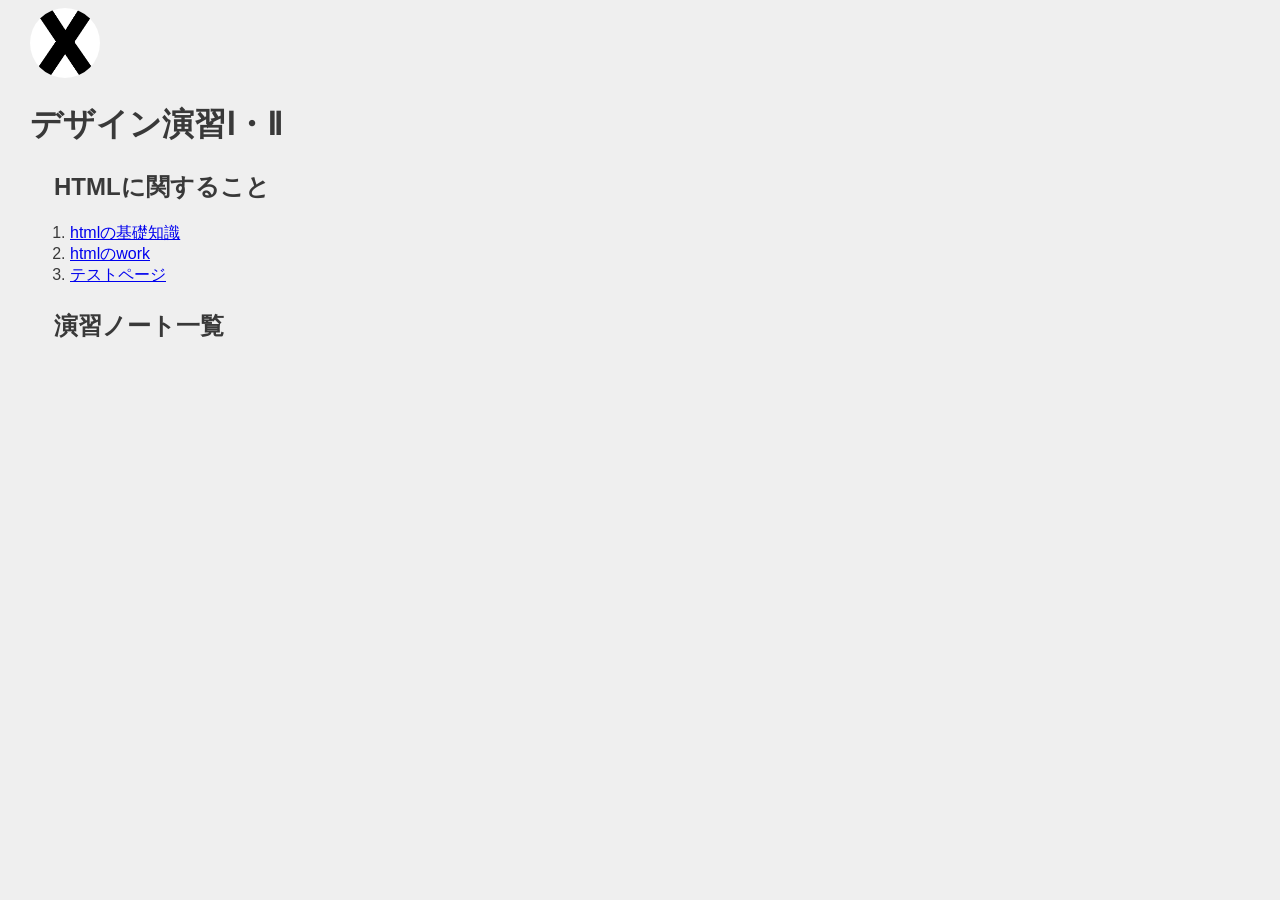
==== de12/index.html @ 8d27d217 "最初の更新" ====
<!DOCTYPE html>
<html lang="jp">
<head>
    <meta charset="UTF-8">
    <title>XBP_HPsample</title>
    <link rel="stylesheet" href="./css/style.css">
    <link rel="shortcut icon" href="./images/xbp.ico">
</head>
<body>
    <logotohome>
    <a href="../index.html"><img src="./images/0_XBlogo.png" alt=""></a>
    </logotohome>
    <h1>デザイン演習Ⅰ・Ⅱ</h1>
        <h2>HTMLに関すること</h2>
        <ol>
            <li><a href="./hp1.html" target="_blank">htmlの基礎知識</a></li>
            <li><a href="./hp2.html" target="_blank">htmlのwork</a></li>
            <li><a href="./test.html" target="_blank">テストページ</a></li>
        </ol>
        <h2>演習ノート一覧</h2>



    
<br>
<br>


</body>
</html>
---- de12/css/style.css ----
@charset "utf-8";
/* 冒頭でimport */
@import url('https://fonts.googleapis.com/css?family=Raleway:700&display=swap');
@import url('https://fonts.googleapis.com/css?family=M+PLUS+Rounded+1c:400,700&display=swap&subset=japanese');
/* フォントを指定したいところで */

logo img{
    border-radius: 50%;
    width: 150px;
    height: 150px;
    object-fit: cover; /* 画像のトリミング */
}

logotohome img{
    border-radius: 70%;
    width: 70px;
    height: 70px;
    object-fit: cover; /* 画像のトリミング */
}



/* ========== common ========== */
html, body {
	font-size: 16px;
	font-family: sans-serif;
	color: #393939;
    margin-left: 15px;
    margin-bottom: 40px;
	background: #efefef;
}
h1{
    text-indent: 0em;
}
h2{
    margin-left: 1em;
    margin-top: 1em;
}
h3{
    margin-left: 2em;
}
div{
    margin-top: 1em;
    margin-left: 3em;
}
p{
    margin-left: 3em;
}
span.blackback{
    text-indent: 3em;
    background: #393939;
    color: #efefef;
}
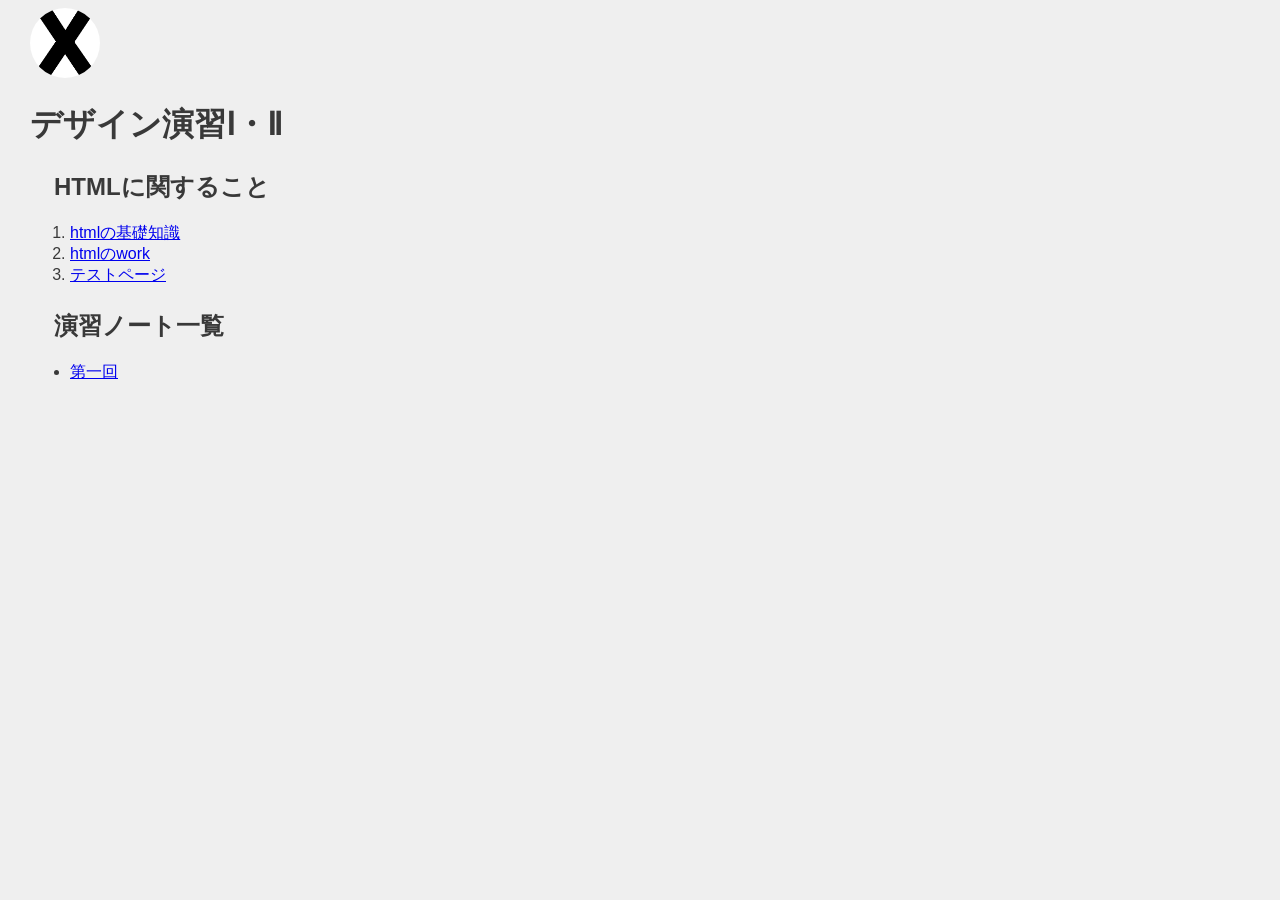
==== commit 8193da57: "HTMLを修正" ====
--- a/de12/index.html
+++ b/de12/index.html
@@ -18,6 +18,9 @@
             <li><a href="./test.html" target="_blank">テストページ</a></li>
         </ol>
         <h2>演習ノート一覧</h2>
+        <ul>
+                        <li><a href="./1.html">第一回</a></li>
+
 
 
 
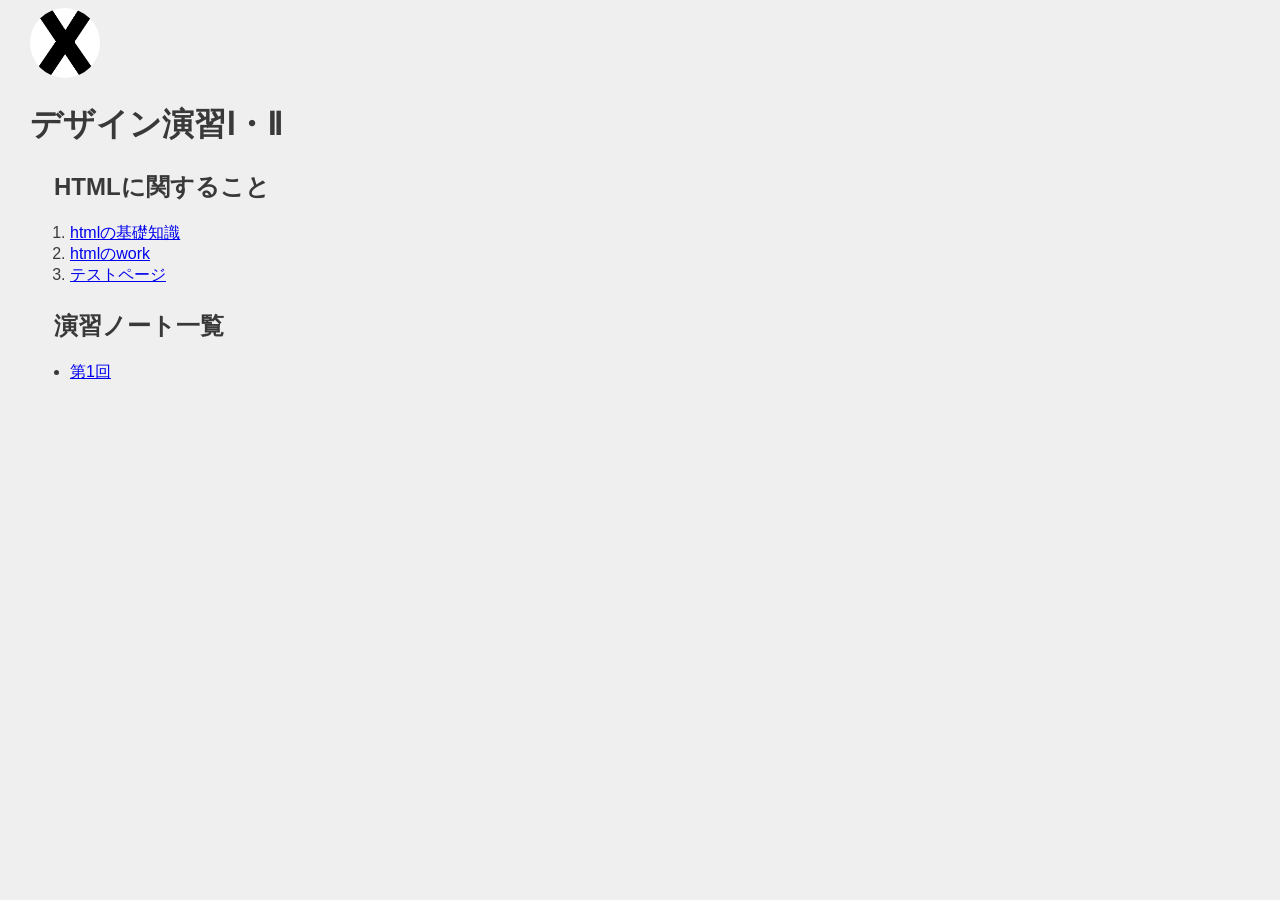
==== commit 257802ea: "HTMLを修正" ====
--- a/de12/index.html
+++ b/de12/index.html
@@ -19,7 +19,7 @@
         </ol>
         <h2>演習ノート一覧</h2>
         <ul>
-                        <li><a href="./1.html">第一回</a></li>
+                        <li><a href="./1.html">第1回</a><br></li>
 
 
 
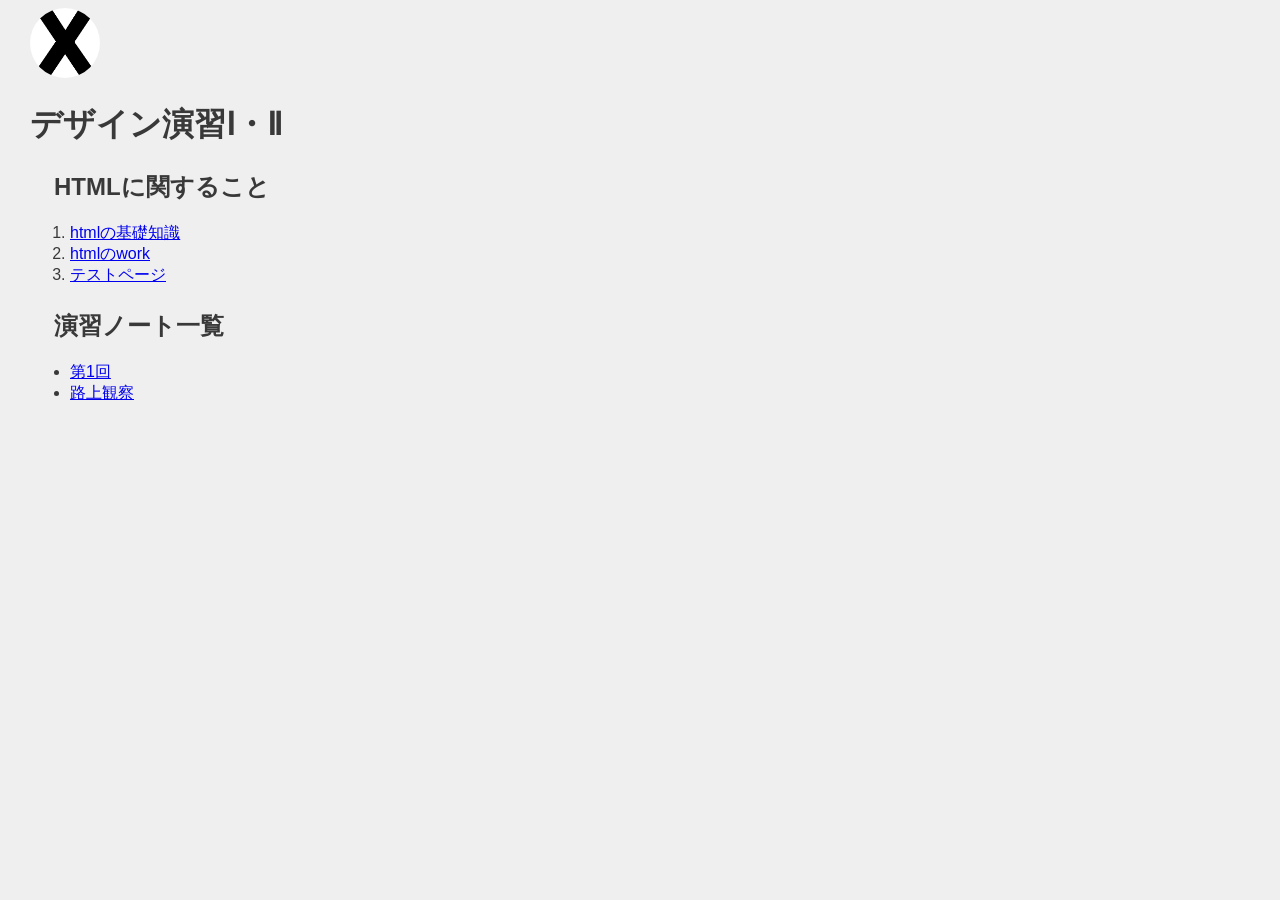
==== commit b1204c86: "HTMLを修正" ====
--- a/de12/index.html
+++ b/de12/index.html
@@ -20,6 +20,7 @@
         <h2>演習ノート一覧</h2>
         <ul>
                         <li><a href="./1.html">第1回</a><br></li>
+                        <li><a href="./2.html">路上観察</a><br></li>
 
 
 
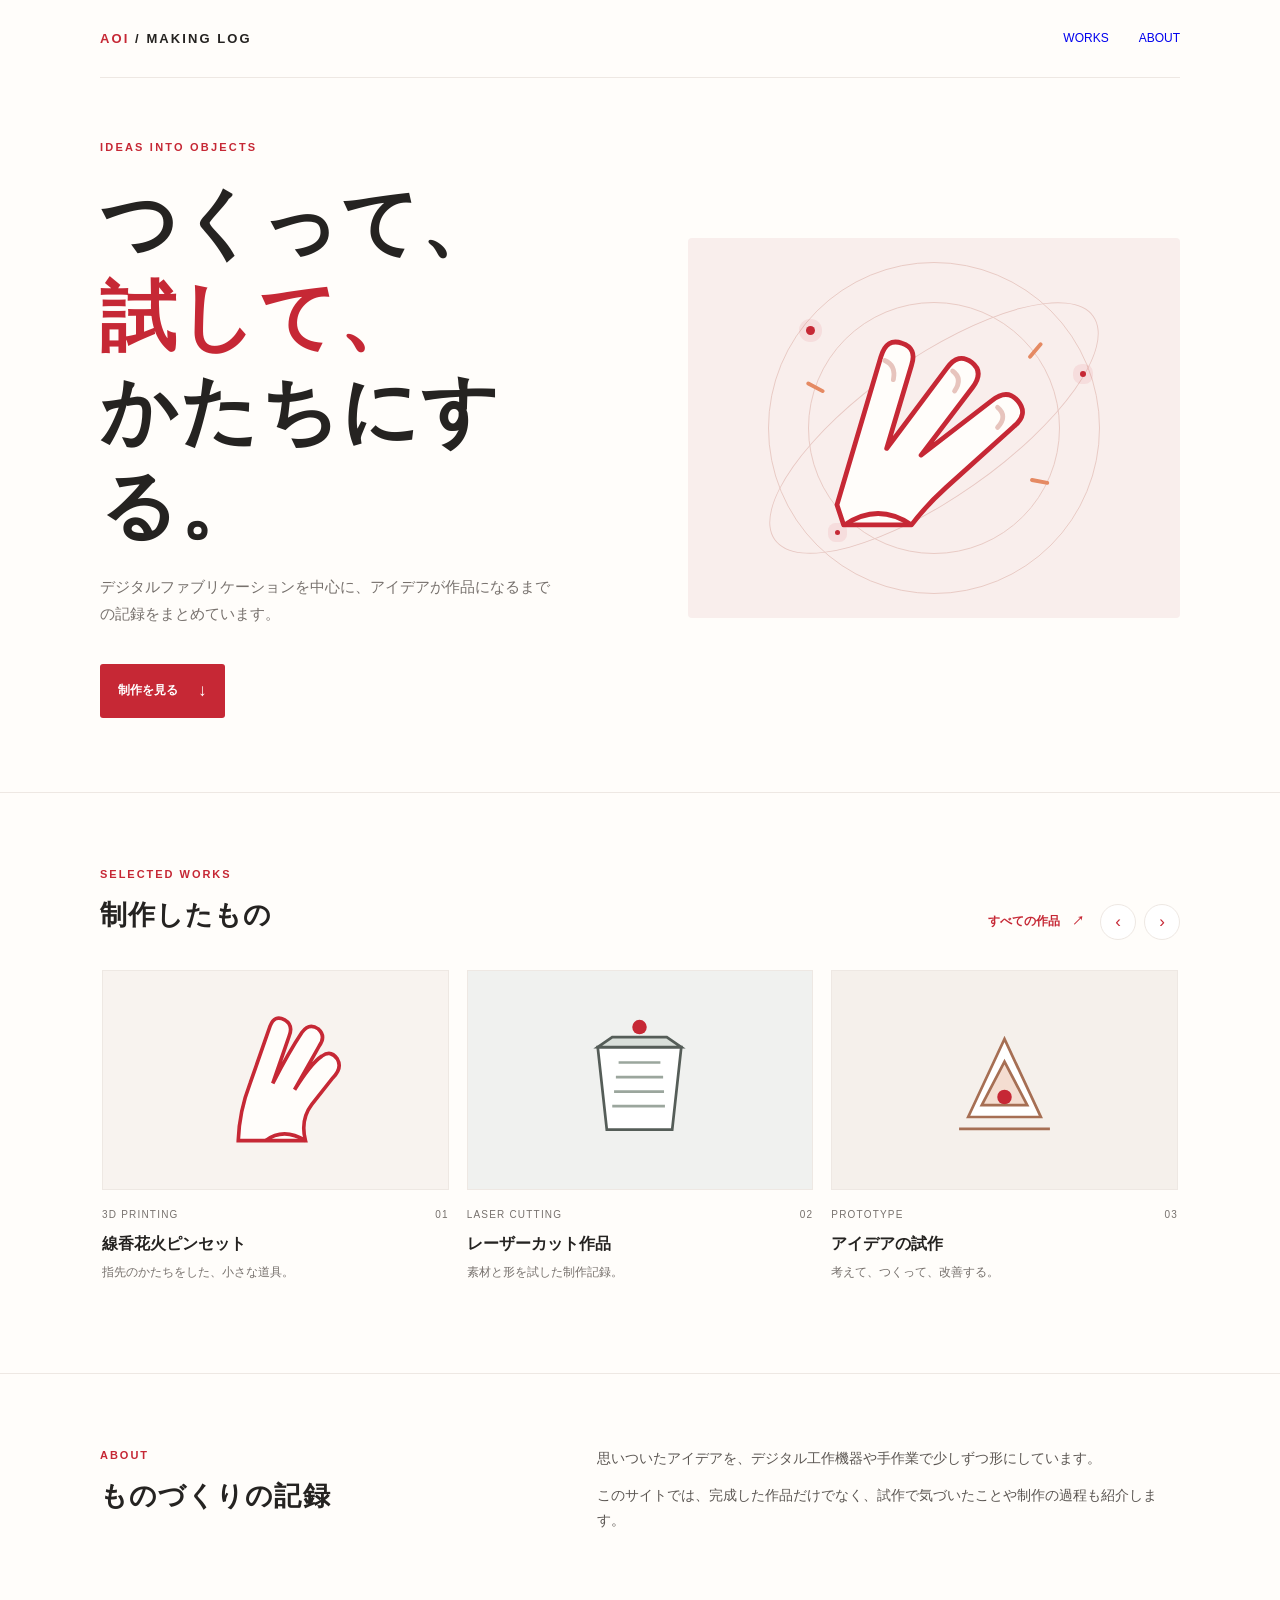
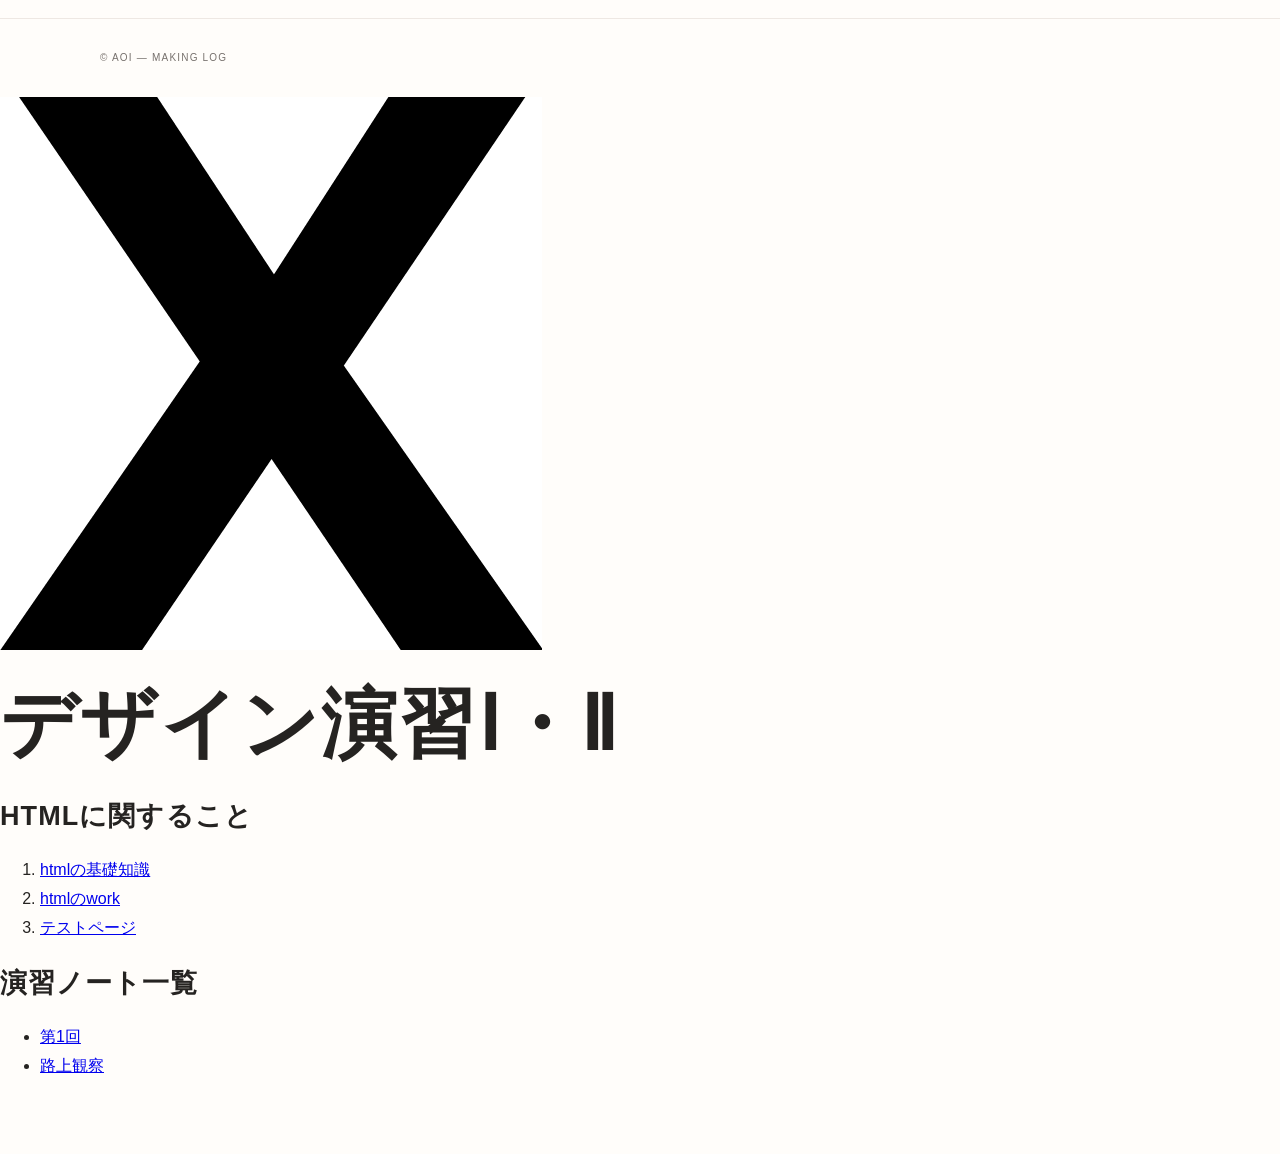
==== commit 6fa42d06: "xhomepage①" ====
--- a/de12/index.html
+++ b/de12/index.html
@@ -3,8 +3,588 @@
 <head>
     <meta charset="UTF-8">
     <title>XBP_HPsample</title>
-    <link rel="stylesheet" href="./css/style.css">
-    <link rel="shortcut icon" href="./images/xbp.ico">
+    <!doctype html>
+<html lang="ja">
+<head>
+  <meta charset="utf-8">
+  <meta name="viewport" content="width=device-width, initial-scale=1">
+  <meta name="description" content="アイデアを試して、手を動かして、かたちにする。制作記録と作品をまとめたポートフォリオ。">
+  <title>AOI — 制作ポートフォリオ</title>
+  <style>
+    :root {
+      --red: #c62835;
+      --red-dark: #8f1725;
+      --ink: #252321;
+      --muted: #77716d;
+      --paper: #fffdfa;
+      --line: #eee8e3;
+      --pink: #f9eeec;
+    }
+
+    * {
+      box-sizing: border-box;
+    }
+
+    html {
+      scroll-behavior: smooth;
+    }
+
+    body {
+      margin: 0;
+      color: var(--ink);
+      background: var(--paper);
+      font-family: "Helvetica Neue", Arial, "Hiragino Kaku Gothic ProN",
+        "Noto Sans JP", sans-serif;
+      line-height: 1.8;
+    }
+
+    .wrap {
+      width: min(1080px, calc(100% - 48px));
+      margin: auto;
+    }
+
+    header {
+      height: 78px;
+      display: flex;
+      align-items: center;
+      justify-content: space-between;
+      border-bottom: 1px solid var(--line);
+    }
+
+    .brand {
+      color: var(--ink);
+      font-size: 13px;
+      font-weight: 800;
+      letter-spacing: 0.16em;
+      text-decoration: none;
+    }
+
+    .brand b {
+      color: var(--red);
+    }
+
+    nav {
+      display: flex;
+      gap: 30px;
+      color: var(--muted);
+      font-size: 12px;
+    }
+
+    nav a {
+      text-decoration: none;
+      transition: color 0.2s;
+    }
+
+    nav a:hover {
+      color: var(--red);
+    }
+
+    .hero {
+      min-height: 570px;
+      display: grid;
+      grid-template-columns: 1.04fr 0.96fr;
+      align-items: center;
+      gap: 5%;
+      padding: 60px 0 74px;
+    }
+
+    .eyebrow {
+      color: var(--red);
+      font-size: 11px;
+      font-weight: 700;
+      letter-spacing: 0.2em;
+    }
+
+    h1 {
+      margin: 18px 0 20px;
+      font-size: clamp(44px, 6vw, 76px);
+      line-height: 1.24;
+      letter-spacing: 0.03em;
+    }
+
+    h1 span {
+      color: var(--red);
+    }
+
+    .hero p {
+      max-width: 450px;
+      color: var(--muted);
+      font-size: 15px;
+    }
+
+    .cta {
+      display: inline-flex;
+      align-items: center;
+      gap: 20px;
+      margin-top: 22px;
+      padding: 12px 18px;
+      border-radius: 3px;
+      color: white;
+      background: var(--red);
+      font-size: 12px;
+      font-weight: 700;
+      text-decoration: none;
+      transition: 0.2s;
+    }
+
+    .cta:hover {
+      background: var(--red-dark);
+      transform: translateY(-2px);
+    }
+
+    .cta span {
+      font-size: 17px;
+    }
+
+    .hero-visual {
+      min-height: 380px;
+      position: relative;
+      display: grid;
+      place-items: center;
+      overflow: hidden;
+      border-radius: 4px;
+      background: var(--pink);
+    }
+
+    .hero-visual::before,
+    .hero-visual::after {
+      content: "";
+      position: absolute;
+      border: 1px solid #e9cbc5;
+      border-radius: 50%;
+    }
+
+    .hero-visual::before {
+      width: 330px;
+      height: 330px;
+    }
+
+    .hero-visual::after {
+      width: 250px;
+      height: 250px;
+    }
+
+    .orbit {
+      position: absolute;
+      width: 390px;
+      height: 140px;
+      border: 1px solid #e8c9c4;
+      border-radius: 50%;
+      transform: rotate(-35deg);
+    }
+
+    .hero-visual svg {
+      z-index: 1;
+      width: 66%;
+      max-width: 330px;
+    }
+
+    .spark {
+      position: absolute;
+      z-index: 2;
+      width: 9px;
+      height: 9px;
+      border-radius: 50%;
+      background: var(--red);
+      box-shadow: 0 0 0 7px #c6283515;
+    }
+
+    .spark.one {
+      top: 23%;
+      left: 24%;
+    }
+
+    .spark.two {
+      right: 19%;
+      top: 35%;
+      width: 6px;
+      height: 6px;
+    }
+
+    .spark.three {
+      bottom: 22%;
+      left: 30%;
+      width: 5px;
+      height: 5px;
+    }
+
+    section {
+      padding: 72px 0;
+      border-top: 1px solid var(--line);
+    }
+
+    .section-top {
+      display: flex;
+      align-items: flex-end;
+      justify-content: space-between;
+      gap: 20px;
+      margin-bottom: 28px;
+    }
+
+    .label {
+      color: var(--red);
+      font-size: 11px;
+      font-weight: 700;
+      letter-spacing: 0.18em;
+    }
+
+    h2 {
+      margin: 6px 0 0;
+      font-size: 27px;
+      letter-spacing: 0.04em;
+    }
+
+    .section-actions {
+      display: flex;
+      align-items: center;
+      gap: 16px;
+    }
+
+    .all-link {
+      color: var(--red);
+      font-size: 12px;
+      font-weight: 700;
+      text-decoration: none;
+    }
+
+    .all-link:hover {
+      text-decoration: underline;
+      text-underline-offset: 4px;
+    }
+
+    .slider-buttons {
+      display: flex;
+      gap: 8px;
+    }
+
+    .slider-button {
+      width: 36px;
+      height: 36px;
+      display: grid;
+      place-items: center;
+      border: 1px solid var(--line);
+      border-radius: 50%;
+      color: var(--red);
+      background: white;
+      cursor: pointer;
+      font-size: 17px;
+      transition: 0.2s;
+    }
+
+    .slider-button:hover {
+      color: white;
+      border-color: var(--red);
+      background: var(--red);
+    }
+
+    /* 作品カードを横に並べて、左右にスクロールできるようにする */
+    .projects {
+      display: flex;
+      gap: 18px;
+      overflow-x: auto;
+      padding: 2px 2px 18px;
+      scroll-snap-type: x mandatory;
+      scroll-behavior: smooth;
+      scrollbar-width: thin;
+      scrollbar-color: #d9a3a0 #f4efeb;
+    }
+
+    .project {
+      flex: 0 0 calc((100% - 36px) / 3);
+      min-width: 0;
+      color: inherit;
+      text-decoration: none;
+      scroll-snap-align: start;
+    }
+
+    .project-image {
+      height: 220px;
+      display: grid;
+      place-items: center;
+      overflow: hidden;
+      border: 1px solid var(--line);
+      background: #f8f3ef;
+      transition: transform 0.25s, box-shadow 0.25s;
+    }
+
+    .project:hover .project-image {
+      transform: translateY(-4px);
+      box-shadow: 0 12px 28px #38252212;
+    }
+
+    .project-image svg {
+      width: 56%;
+      height: 75%;
+    }
+
+    .project:nth-child(2) .project-image {
+      background: #f0f1ef;
+    }
+
+    .project:nth-child(3) .project-image {
+      background: #f5f0eb;
+    }
+
+    .project-meta {
+      display: flex;
+      justify-content: space-between;
+      margin-top: 16px;
+      color: var(--muted);
+      font-size: 10px;
+      letter-spacing: 0.12em;
+    }
+
+    .project h3 {
+      margin: 6px 0 3px;
+      font-size: 16px;
+    }
+
+    .project p {
+      margin: 0;
+      color: var(--muted);
+      font-size: 12px;
+    }
+
+    .about {
+      display: grid;
+      grid-template-columns: 0.8fr 1.2fr;
+      gap: 10%;
+      align-items: start;
+    }
+
+    .about-copy {
+      color: #5c5753;
+      font-size: 14px;
+    }
+
+    .about-copy p {
+      margin: 0 0 12px;
+    }
+
+    .about-mark {
+      min-height: 190px;
+      display: flex;
+      align-items: center;
+      justify-content: center;
+      border-left: 3px solid var(--red);
+      background: #fbf6f2;
+      color: #9e8a83;
+      font-size: 13px;
+      letter-spacing: 0.14em;
+    }
+
+    footer {
+      padding: 30px 0;
+      border-top: 1px solid var(--line);
+      color: var(--muted);
+      font-size: 10px;
+      letter-spacing: 0.12em;
+    }
+
+    @media (max-width: 720px) {
+      .wrap {
+        width: min(100% - 36px, 540px);
+      }
+
+      header {
+        height: 66px;
+      }
+
+      nav {
+        gap: 16px;
+        font-size: 10px;
+      }
+
+      .hero {
+        grid-template-columns: 1fr;
+        gap: 34px;
+        padding: 48px 0 58px;
+      }
+
+      .hero-visual {
+        min-height: 300px;
+      }
+
+      .project {
+        flex-basis: calc((100% - 14px) / 2);
+      }
+
+      .project-image {
+        height: 180px;
+      }
+
+      section {
+        padding: 54px 0;
+      }
+
+      .about {
+        grid-template-columns: 1fr;
+        gap: 18px;
+      }
+
+      .about-mark {
+        min-height: 120px;
+      }
+    }
+
+    @media (max-width: 460px) {
+      nav {
+        gap: 10px;
+      }
+
+      .project {
+        flex-basis: 84%;
+      }
+
+      .project-image {
+        height: 230px;
+      }
+
+      .section-top {
+        align-items: flex-start;
+      }
+    }
+  </style>
+</head>
+
+<body>
+  <header class="wrap">
+    <a class="brand" href="#top"><b>AOI</b> / MAKING LOG</a>
+    <nav>
+      <a href="#works">WORKS</a>
+      <a href="#about">ABOUT</a>
+    </nav>
+  </header>
+
+  <main id="top">
+    <div class="wrap hero">
+      <div>
+        <div class="eyebrow">IDEAS INTO OBJECTS</div>
+        <h1>つくって、<br><span>試して、</span><br>かたちにする。</h1>
+        <p>デジタルファブリケーションを中心に、アイデアが作品になるまでの記録をまとめています。</p>
+        <a class="cta" href="#works">制作を見る <span>↓</span></a>
+      </div>
+
+      <div class="hero-visual" aria-label="制作をイメージした抽象的なイラスト">
+        <div class="orbit"></div>
+        <i class="spark one"></i>
+        <i class="spark two"></i>
+        <i class="spark three"></i>
+
+        <svg viewBox="0 0 340 300" aria-hidden="true">
+          <path d="M69 230 L115 75 Q121 55 137 61 Q153 66 147 84 L121 171 L184 87 Q196 70 210 81 Q223 91 211 107 L157 178 L231 121 Q247 108 258 121 Q270 135 254 148 L183 212 Q162 231 147 251 L76 251Z"
+            fill="#fffdfa" stroke="#c62835" stroke-width="5" stroke-linejoin="round"/>
+          <path d="M77 251 Q112 227 147 251" fill="none" stroke="#c62835" stroke-width="5"/>
+          <path d="M119 79 Q131 84 128 99 M190 90 Q201 98 192 111 M237 128 Q248 137 237 149"
+            fill="none" stroke="#e7c4bd" stroke-width="5" stroke-linecap="round"/>
+          <path d="M54 111 l-15 -8 M271 75 l11 -13 M273 204 l16 3"
+            stroke="#e58a63" stroke-width="4" stroke-linecap="round"/>
+        </svg>
+      </div>
+    </div>
+
+    <section id="works">
+      <div class="wrap">
+        <div class="section-top">
+          <div>
+            <div class="label">SELECTED WORKS</div>
+            <h2>制作したもの</h2>
+          </div>
+
+          <div class="section-actions">
+            <a class="all-link" href="#works">すべての作品　↗</a>
+            <div class="slider-buttons">
+              <button class="slider-button" type="button" aria-label="前の作品" data-slide="-1">‹</button>
+              <button class="slider-button" type="button" aria-label="次の作品" data-slide="1">›</button>
+            </div>
+          </div>
+        </div>
+
+        <div class="projects" id="project-slider" tabindex="0"
+          aria-label="制作したもの。左右にスクロールできます">
+
+          <a class="project" href="red-tweezer-design.html">
+            <div class="project-image">
+              <svg viewBox="0 0 180 180" aria-hidden="true">
+                <path d="M49 157 Q50 125 62 94 L84 31 Q89 18 100 24 Q110 30 105 42 L87 94 Q105 59 119 38 Q127 27 137 34 Q146 42 138 53 L111 101 Q129 72 141 64 Q151 57 158 67 Q164 77 153 88 L130 117 Q117 134 123 157Z"
+                  fill="#fffdfa" stroke="#c62835" stroke-width="4"/>
+                <path d="M79 157 Q99 142 123 157" fill="none" stroke="#c62835" stroke-width="4"/>
+              </svg>
+            </div>
+            <div class="project-meta"><span>3D PRINTING</span><span>01</span></div>
+            <h3>線香花火ピンセット</h3>
+            <p>指先のかたちをした、小さな道具。</p>
+          </a>
+
+          <a class="project" href="#works">
+            <div class="project-image">
+              <svg viewBox="0 0 180 180" aria-hidden="true">
+                <path d="M44 54 L136 54 L126 145 L54 145Z" fill="#fff" stroke="#555d58" stroke-width="3"/>
+                <path d="M60 43 L120 43 L136 54 L44 54Z" fill="#d9dfda" stroke="#555d58" stroke-width="3"/>
+                <path d="M67 71h46M64 87h52M62 103h55M60 119h58" stroke="#9ba69d" stroke-width="3"/>
+                <circle cx="90" cy="32" r="8" fill="#c62835"/>
+              </svg>
+            </div>
+            <div class="project-meta"><span>LASER CUTTING</span><span>02</span></div>
+            <h3>レーザーカット作品</h3>
+            <p>素材と形を試した制作記録。</p>
+          </a>
+
+          <a class="project" href="#works">
+            <div class="project-image">
+              <svg viewBox="0 0 180 180" aria-hidden="true">
+                <path d="M50 131 L90 45 L130 131Z" fill="#fff" stroke="#a66f54" stroke-width="3"/>
+                <path d="M65 118 L90 70 L115 118Z" fill="#f4ddd1" stroke="#a66f54" stroke-width="3"/>
+                <circle cx="90" cy="109" r="8" fill="#c62835"/>
+                <path d="M40 144h100" stroke="#a66f54" stroke-width="3"/>
+              </svg>
+            </div>
+            <div class="project-meta"><span>PROTOTYPE</span><span>03</span></div>
+            <h3>アイデアの試作</h3>
+            <p>考えて、つくって、改善する。</p>
+          </a>
+        </div>
+      </div>
+    </section>
+
+    <section id="about">
+      <div class="wrap about">
+        <div>
+          <div class="label">ABOUT</div>
+          <h2>ものづくりの記録</h2>
+        </div>
+        <div class="about-copy">
+          <p>思いついたアイデアを、デジタル工作機器や手作業で少しずつ形にしています。</p>
+          <p>このサイトでは、完成した作品だけでなく、試作で気づいたことや制作の過程も紹介します。</p>
+        </div>
+      </div>
+    </section>
+  </main>
+
+  <footer>
+    <div class="wrap">© AOI — MAKING LOG</div>
+  </footer>
+
+  <script>
+    const slider = document.querySelector("#project-slider");
+
+    document.querySelectorAll("[data-slide]").forEach((button) => {
+      button.addEventListener("click", () => {
+        const card = slider.querySelector(".project");
+        const gap = 18;
+
+        slider.scrollBy({
+          left:
+            (card.getBoundingClientRect().width + gap) *
+            Number(button.dataset.slide),
+          behavior: "smooth"
+        });
+      });
+    });
+  </script>
+</body>
+</html>
+    
 </head>
 <body>
     <logotohome>
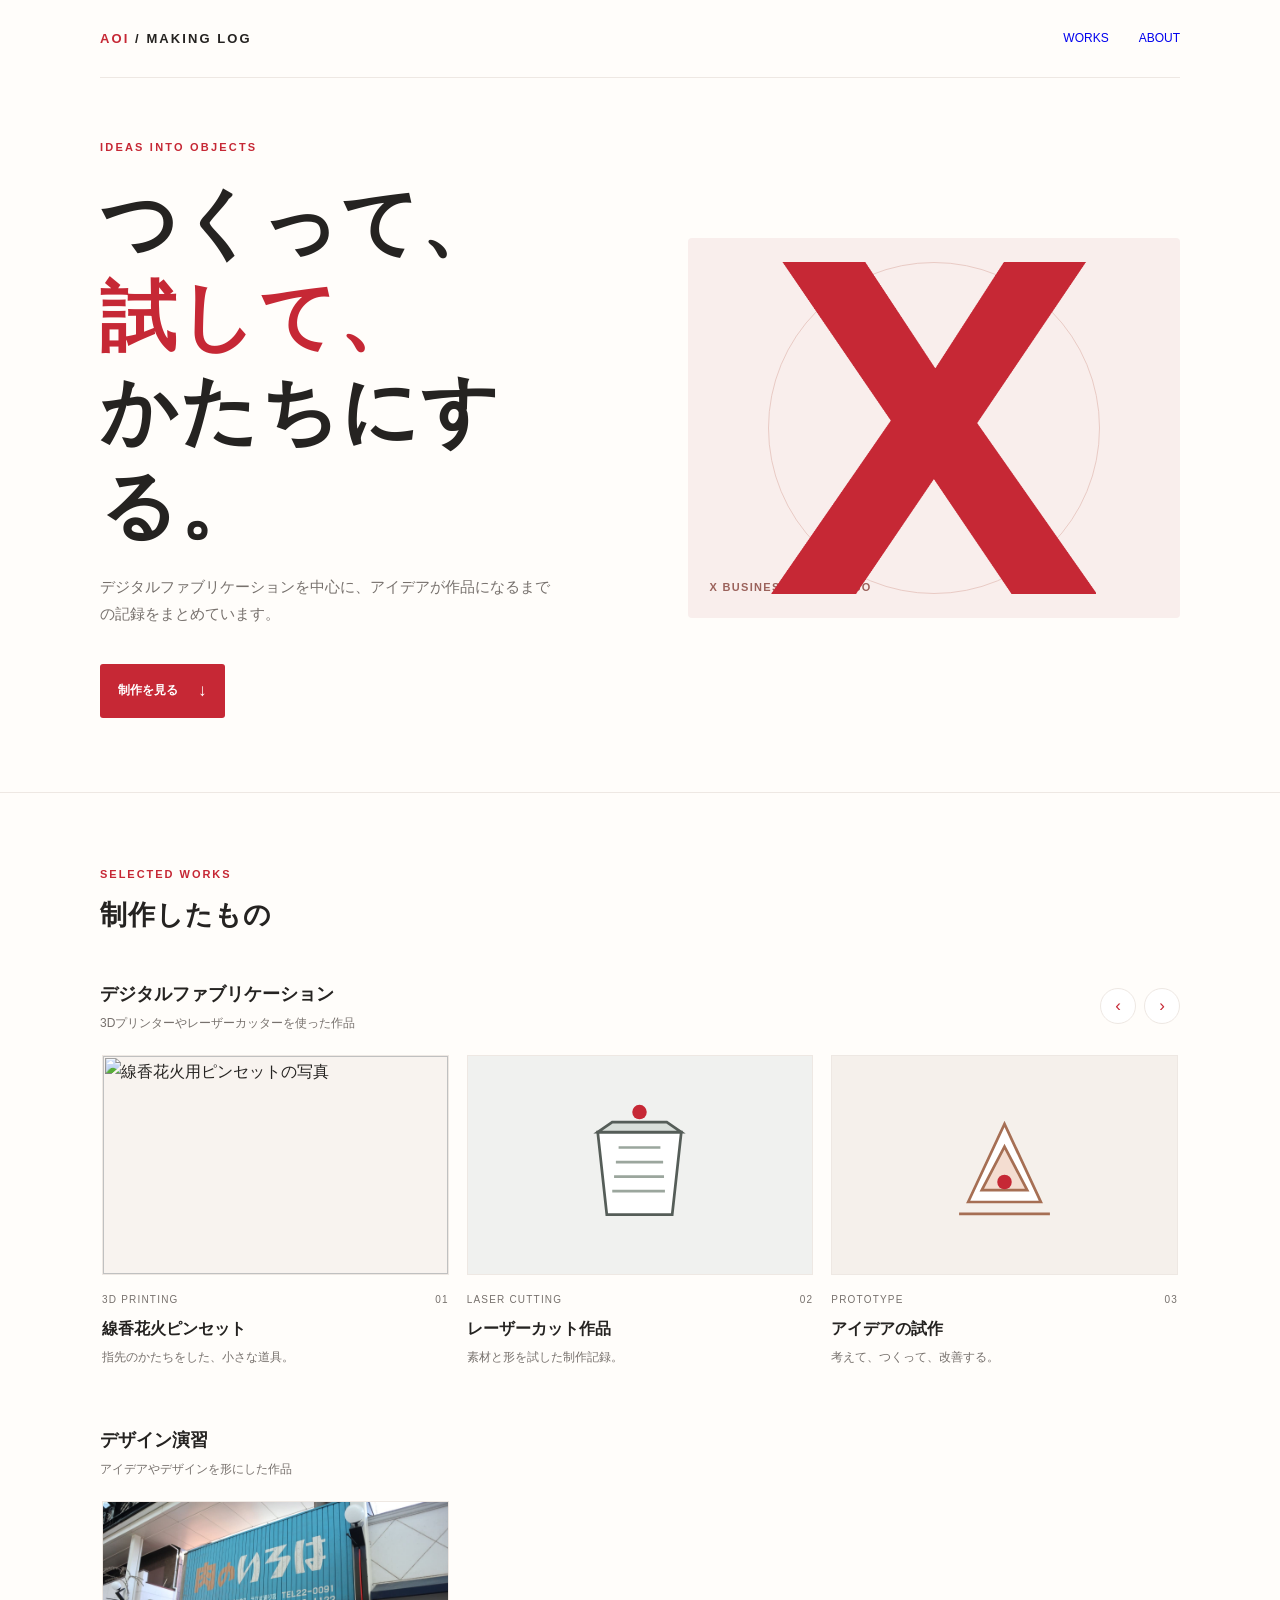
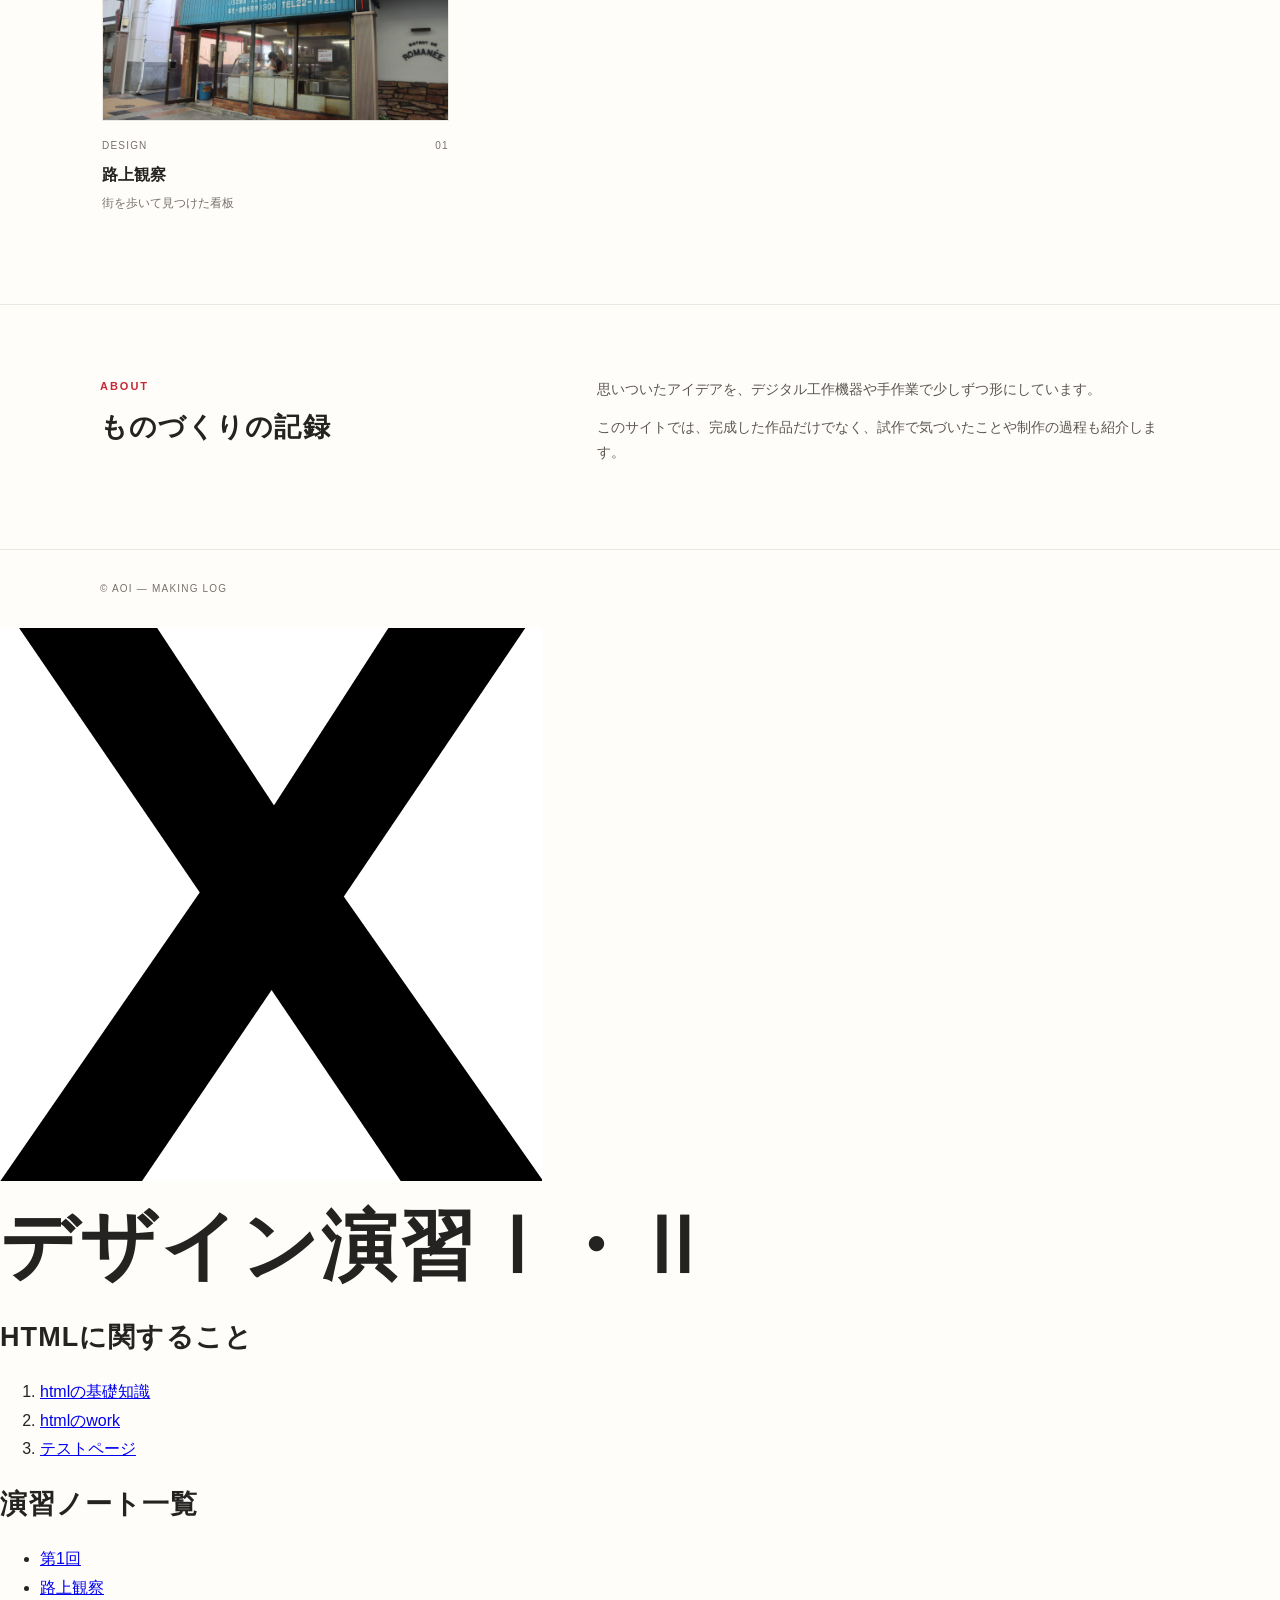
==== commit 9c2d4c53: "修正④" ====
--- a/de12/index.html
+++ b/de12/index.html
@@ -1,9 +1,5 @@
-<!DOCTYPE html>
-<html lang="jp">
-<head>
-    <meta charset="UTF-8">
-    <title>XBP_HPsample</title>
-    <!doctype html>
+    <head>
+   <!doctype html>
 <html lang="ja">
 <head>
   <meta charset="utf-8">
@@ -164,48 +160,29 @@
       height: 250px;
     }
 
-    .orbit {
+    .hero-visual.logo {
+      background: #f9eeec;
+    }
+
+    .hero-visual.logo::after {
+      display: none;
+    }
+
+    .hero-visual.logo svg {
+      position: relative;
+      z-index: 1;
+      width: min(66%, 330px);
+      max-width: 330px;
+    }
+
+    .logo-caption {
       position: absolute;
-      width: 390px;
-      height: 140px;
-      border: 1px solid #e8c9c4;
-      border-radius: 50%;
-      transform: rotate(-35deg);
-    }
-
-    .hero-visual svg {
-      z-index: 1;
-      width: 66%;
-      max-width: 330px;
-    }
-
-    .spark {
-      position: absolute;
-      z-index: 2;
-      width: 9px;
-      height: 9px;
-      border-radius: 50%;
-      background: var(--red);
-      box-shadow: 0 0 0 7px #c6283515;
-    }
-
-    .spark.one {
-      top: 23%;
-      left: 24%;
-    }
-
-    .spark.two {
-      right: 19%;
-      top: 35%;
-      width: 6px;
-      height: 6px;
-    }
-
-    .spark.three {
-      bottom: 22%;
-      left: 30%;
-      width: 5px;
-      height: 5px;
+      bottom: 20px;
+      left: 22px;
+      color: #9b625b;
+      font-size: 11px;
+      font-weight: 700;
+      letter-spacing: 0.12em;
     }
 
     section {
@@ -219,6 +196,43 @@
       justify-content: space-between;
       gap: 20px;
       margin-bottom: 28px;
+    }
+
+    .work-category {
+      margin-top: 38px;
+    }
+
+    .category-heading {
+      display: flex;
+      align-items: center;
+      justify-content: space-between;
+      gap: 16px;
+      margin-bottom: 18px;
+    }
+
+    .category-heading h3 {
+      margin: 0;
+      font-size: 18px;
+    }
+
+    .category-heading p {
+      margin: 3px 0 0;
+      color: var(--muted);
+      font-size: 12px;
+    }
+
+    .category-title {
+      display: flex;
+      flex-direction: column;
+    }
+
+    .empty-category {
+      padding: 28px;
+      border: 1px dashed #dfc7c1;
+      background: #fdf8f5;
+      color: var(--muted);
+      font-size: 13px;
+      text-align: center;
     }
 
     .label {
@@ -232,24 +246,6 @@
       margin: 6px 0 0;
       font-size: 27px;
       letter-spacing: 0.04em;
-    }
-
-    .section-actions {
-      display: flex;
-      align-items: center;
-      gap: 16px;
-    }
-
-    .all-link {
-      color: var(--red);
-      font-size: 12px;
-      font-weight: 700;
-      text-decoration: none;
-    }
-
-    .all-link:hover {
-      text-decoration: underline;
-      text-underline-offset: 4px;
     }
 
     .slider-buttons {
@@ -277,7 +273,6 @@
       background: var(--red);
     }
 
-    /* 作品カードを横に並べて、左右にスクロールできるようにする */
     .projects {
       display: flex;
       gap: 18px;
@@ -317,6 +312,12 @@
       height: 75%;
     }
 
+    .project-image img {
+      width: 100%;
+      height: 100%;
+      object-fit: cover;
+    }
+
     .project:nth-child(2) .project-image {
       background: #f0f1ef;
     }
@@ -359,18 +360,6 @@
 
     .about-copy p {
       margin: 0 0 12px;
-    }
-
-    .about-mark {
-      min-height: 190px;
-      display: flex;
-      align-items: center;
-      justify-content: center;
-      border-left: 3px solid var(--red);
-      background: #fbf6f2;
-      color: #9e8a83;
-      font-size: 13px;
-      letter-spacing: 0.14em;
     }
 
     footer {
@@ -420,10 +409,6 @@
       .about {
         grid-template-columns: 1fr;
         gap: 18px;
-      }
-
-      .about-mark {
-        min-height: 120px;
       }
     }
 
@@ -465,21 +450,26 @@
         <a class="cta" href="#works">制作を見る <span>↓</span></a>
       </div>
 
-      <div class="hero-visual" aria-label="制作をイメージした抽象的なイラスト">
-        <div class="orbit"></div>
-        <i class="spark one"></i>
-        <i class="spark two"></i>
-        <i class="spark three"></i>
-
-        <svg viewBox="0 0 340 300" aria-hidden="true">
-          <path d="M69 230 L115 75 Q121 55 137 61 Q153 66 147 84 L121 171 L184 87 Q196 70 210 81 Q223 91 211 107 L157 178 L231 121 Q247 108 258 121 Q270 135 254 148 L183 212 Q162 231 147 251 L76 251Z"
-            fill="#fffdfa" stroke="#c62835" stroke-width="5" stroke-linejoin="round"/>
-          <path d="M77 251 Q112 227 147 251" fill="none" stroke="#c62835" stroke-width="5"/>
-          <path d="M119 79 Q131 84 128 99 M190 90 Q201 98 192 111 M237 128 Q248 137 237 149"
-            fill="none" stroke="#e7c4bd" stroke-width="5" stroke-linecap="round"/>
-          <path d="M54 111 l-15 -8 M271 75 l11 -13 M273 204 l16 3"
-            stroke="#e58a63" stroke-width="4" stroke-linecap="round"/>
+      <div class="hero-visual logo" aria-label="赤く着色したXビジネスのロゴ">
+        <svg viewBox="0 0 542 553" role="img" aria-labelledby="logo-title">
+          <title id="logo-title">赤いXビジネスロゴ</title>
+          <defs>
+            <filter id="red-logo" color-interpolation-filters="sRGB">
+              <feColorMatrix
+                type="matrix"
+                values="0 0 0 0 0.776
+                        0 0 0 0 0.157
+                        0 0 0 0 0.208
+                        -0.2126 -0.7152 -0.0722 0 1"/>
+            </filter>
+          </defs>
+          <image
+            href="https://aochan52.github.io/xbp/digi_fab/images/0_XBlogo.png"
+            width="542"
+            height="553"
+            filter="url(#red-logo)"/>
         </svg>
+        <div class="logo-caption">X BUSINESS / RED LOGO</div>
       </div>
     </div>
 
@@ -490,59 +480,106 @@
             <div class="label">SELECTED WORKS</div>
             <h2>制作したもの</h2>
           </div>
-
-          <div class="section-actions">
-            <a class="all-link" href="#works">すべての作品　↗</a>
+        </div>
+
+        <div class="work-category">
+          <div class="category-heading">
+            <div class="category-title">
+              <h3>デジタルファブリケーション</h3>
+              <p>3Dプリンターやレーザーカッターを使った作品</p>
+            </div>
+
             <div class="slider-buttons">
-              <button class="slider-button" type="button" aria-label="前の作品" data-slide="-1">‹</button>
-              <button class="slider-button" type="button" aria-label="次の作品" data-slide="1">›</button>
+              <button class="slider-button" type="button" aria-label="前の作品"
+                data-slide="-1" data-target="#digital-fab-slider">‹</button>
+              <button class="slider-button" type="button" aria-label="次の作品"
+                data-slide="1" data-target="#digital-fab-slider">›</button>
             </div>
           </div>
+
+          <div class="projects" id="digital-fab-slider" tabindex="0"
+            aria-label="デジタルファブリケーション作品。左右にスクロールできます">
+
+            <a class="project" href="./1.html">
+              <div class="project-image">
+                <img src="./images/CD580A4E-8CE2-4305-8BE3-6500DBCEDFF5.jpeg"
+                  alt="線香花火用ピンセットの写真">
+              </div>
+              <div class="project-meta">
+                <span>3D PRINTING</span><span>01</span>
+              </div>
+              <h3>線香花火ピンセット</h3>
+              <p>指先のかたちをした、小さな道具。</p>
+            </a>
+
+            <a class="project" href="#works">
+              <div class="project-image">
+                <svg viewBox="0 0 180 180" aria-hidden="true">
+                  <path d="M44 54 L136 54 L126 145 L54 145Z"
+                    fill="#fff" stroke="#555d58" stroke-width="3"/>
+                  <path d="M60 43 L120 43 L136 54 L44 54Z"
+                    fill="#d9dfda" stroke="#555d58" stroke-width="3"/>
+                  <path d="M67 71h46M64 87h52M62 103h55M60 119h58"
+                    stroke="#9ba69d" stroke-width="3"/>
+                  <circle cx="90" cy="32" r="8" fill="#c62835"/>
+                </svg>
+              </div>
+              <div class="project-meta">
+                <span>LASER CUTTING</span><span>02</span>
+              </div>
+              <h3>レーザーカット作品</h3>
+              <p>素材と形を試した制作記録。</p>
+            </a>
+
+            <a class="project" href="#works">
+              <div class="project-image">
+                <svg viewBox="0 0 180 180" aria-hidden="true">
+                  <path d="M50 131 L90 45 L130 131Z"
+                    fill="#fff" stroke="#a66f54" stroke-width="3"/>
+                  <path d="M65 118 L90 70 L115 118Z"
+                    fill="#f4ddd1" stroke="#a66f54" stroke-width="3"/>
+                  <circle cx="90" cy="109" r="8" fill="#c62835"/>
+                  <path d="M40 144h100" stroke="#a66f54" stroke-width="3"/>
+                </svg>
+              </div>
+              <div class="project-meta">
+                <span>PROTOTYPE</span><span>03</span>
+              </div>
+              <h3>アイデアの試作</h3>
+              <p>考えて、つくって、改善する。</p>
+            </a>
+          </div>
         </div>
 
-        <div class="projects" id="project-slider" tabindex="0"
-          aria-label="制作したもの。左右にスクロールできます">
-
-          <a class="project" href="red-tweezer-design.html">
-            <div class="project-image">
-              <svg viewBox="0 0 180 180" aria-hidden="true">
-                <path d="M49 157 Q50 125 62 94 L84 31 Q89 18 100 24 Q110 30 105 42 L87 94 Q105 59 119 38 Q127 27 137 34 Q146 42 138 53 L111 101 Q129 72 141 64 Q151 57 158 67 Q164 77 153 88 L130 117 Q117 134 123 157Z"
-                  fill="#fffdfa" stroke="#c62835" stroke-width="4"/>
-                <path d="M79 157 Q99 142 123 157" fill="none" stroke="#c62835" stroke-width="4"/>
-              </svg>
-            </div>
-            <div class="project-meta"><span>3D PRINTING</span><span>01</span></div>
-            <h3>線香花火ピンセット</h3>
-            <p>指先のかたちをした、小さな道具。</p>
-          </a>
-
-          <a class="project" href="#works">
-            <div class="project-image">
-              <svg viewBox="0 0 180 180" aria-hidden="true">
-                <path d="M44 54 L136 54 L126 145 L54 145Z" fill="#fff" stroke="#555d58" stroke-width="3"/>
-                <path d="M60 43 L120 43 L136 54 L44 54Z" fill="#d9dfda" stroke="#555d58" stroke-width="3"/>
-                <path d="M67 71h46M64 87h52M62 103h55M60 119h58" stroke="#9ba69d" stroke-width="3"/>
-                <circle cx="90" cy="32" r="8" fill="#c62835"/>
-              </svg>
-            </div>
-            <div class="project-meta"><span>LASER CUTTING</span><span>02</span></div>
-            <h3>レーザーカット作品</h3>
-            <p>素材と形を試した制作記録。</p>
-          </a>
-
-          <a class="project" href="#works">
-            <div class="project-image">
-              <svg viewBox="0 0 180 180" aria-hidden="true">
-                <path d="M50 131 L90 45 L130 131Z" fill="#fff" stroke="#a66f54" stroke-width="3"/>
-                <path d="M65 118 L90 70 L115 118Z" fill="#f4ddd1" stroke="#a66f54" stroke-width="3"/>
-                <circle cx="90" cy="109" r="8" fill="#c62835"/>
-                <path d="M40 144h100" stroke="#a66f54" stroke-width="3"/>
-              </svg>
-            </div>
-            <div class="project-meta"><span>PROTOTYPE</span><span>03</span></div>
-            <h3>アイデアの試作</h3>
-            <p>考えて、つくって、改善する。</p>
-          </a>
+        
+<div class="work-category">
+  <div class="category-heading">
+    <div class="category-title">
+      <h3>デザイン演習</h3>
+      <p>アイデアやデザインを形にした作品</p>
+    </div>
+  </div>
+
+  <div class="projects">
+    <a class="project" href="./2.html">
+      <div class="project-image">
+        <img src="./images/IMG_5404.jpeg" alt="路上観察">
+      </div>
+
+      <div class="project-meta">
+        <span>DESIGN</span>
+        <span>01</span>
+      </div>
+
+      <h3>路上観察</h3>
+      <p>街を歩いて見つけた看板</p>
+    </a>
+  </div>
+</div>
+        
+  
+  
+          </div>
         </div>
       </div>
     </section>
@@ -566,10 +603,9 @@
   </footer>
 
   <script>
-    const slider = document.querySelector("#project-slider");
-
     document.querySelectorAll("[data-slide]").forEach((button) => {
       button.addEventListener("click", () => {
+        const slider = document.querySelector(button.dataset.target);
         const card = slider.querySelector(".project");
         const gap = 18;
 
@@ -583,8 +619,10 @@
     });
   </script>
 </body>
-</html>
-    
+</html> 
+</head>
+<body>
+
 </head>
 <body>
     <logotohome>
